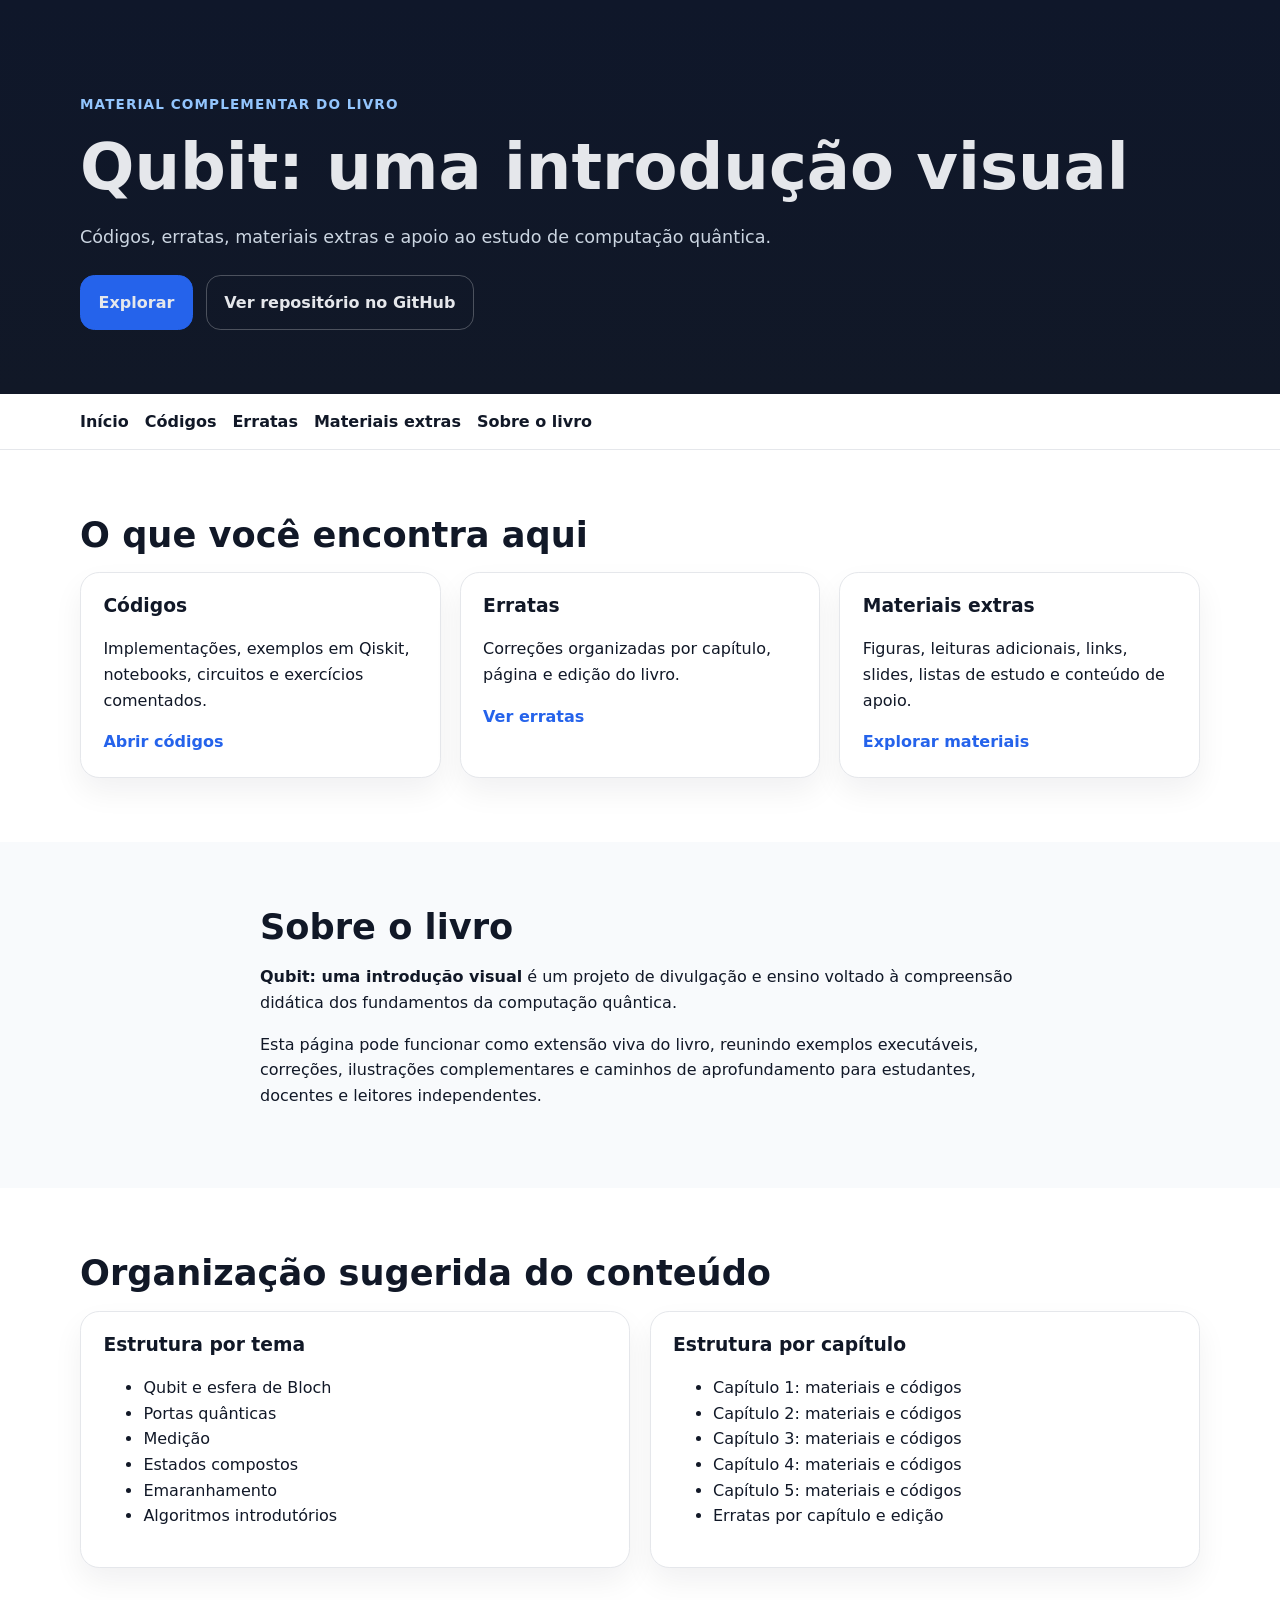
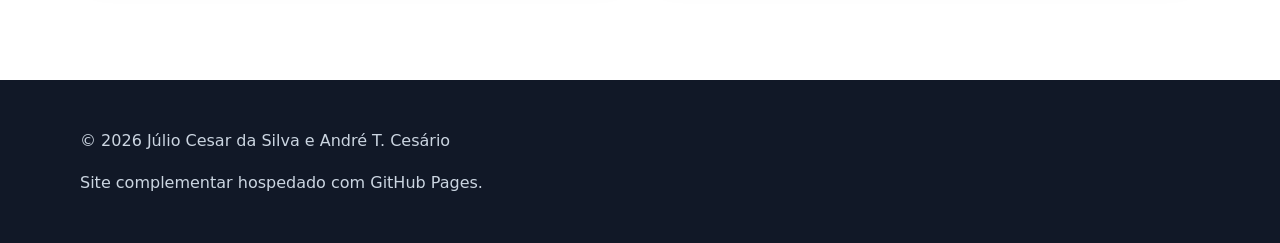
==== index.html @ 16059b70 "Add files via upload" ====
<!DOCTYPE html>
<html lang="pt-BR">
<head>
  <meta charset="UTF-8" />
  <meta name="viewport" content="width=device-width, initial-scale=1.0" />
  <title>Qubit: uma introdução visual</title>
  <meta name="description" content="Códigos, erratas e materiais extras do livro Qubit: uma introdução visual, de Júlio Cesar da Silva e André T. Cesário." />
  <link rel="stylesheet" href="assets/styles.css" />
</head>
<body>
  <header class="hero">
    <div class="container">
      <p class="eyebrow">Material complementar do livro</p>
      <h1>Qubit: uma introdução visual</h1>
      <p class="subtitle">Códigos, erratas, materiais extras e apoio ao estudo de computação quântica.</p>
      <div class="hero-actions">
        <a class="button primary" href="#explorar">Explorar</a>
        <a class="button" href="https://github.com/livroqubit/1qubitintro">Ver repositório no GitHub</a>
      </div>
    </div>
  </header>

  <nav class="topnav">
    <div class="container nav-inner">
      <a href="index.html">Início</a>
      <a href="codigos/index.html">Códigos</a>
      <a href="erratas/index.html">Erratas</a>
      <a href="materiais/index.html">Materiais extras</a>
      <a href="#livro">Sobre o livro</a>
    </div>
  </nav>

  <main>
    <section class="section" id="explorar">
      <div class="container">
        <h2>O que você encontra aqui</h2>
        <div class="grid cards-3">
          <article class="card">
            <h3>Códigos</h3>
            <p>Implementações, exemplos em Qiskit, notebooks, circuitos e exercícios comentados.</p>
            <a class="text-link" href="codigos/index.html">Abrir códigos</a>
          </article>
          <article class="card">
            <h3>Erratas</h3>
            <p>Correções organizadas por capítulo, página e edição do livro.</p>
            <a class="text-link" href="erratas/index.html">Ver erratas</a>
          </article>
          <article class="card">
            <h3>Materiais extras</h3>
            <p>Figuras, leituras adicionais, links, slides, listas de estudo e conteúdo de apoio.</p>
            <a class="text-link" href="materiais/index.html">Explorar materiais</a>
          </article>
        </div>
      </div>
    </section>

    <section class="section alt" id="livro">
      <div class="container narrow">
        <h2>Sobre o livro</h2>
        <p><strong>Qubit: uma introdução visual</strong> é um projeto de divulgação e ensino voltado à compreensão didática dos fundamentos da computação quântica.</p>
        <p>Esta página pode funcionar como extensão viva do livro, reunindo exemplos executáveis, correções, ilustrações complementares e caminhos de aprofundamento para estudantes, docentes e leitores independentes.</p>
      </div>
    </section>

    <section class="section">
      <div class="container">
        <h2>Organização sugerida do conteúdo</h2>
        <div class="grid cards-2">
          <article class="card">
            <h3>Estrutura por tema</h3>
            <ul>
              <li>Qubit e esfera de Bloch</li>
              <li>Portas quânticas</li>
              <li>Medição</li>
              <li>Estados compostos</li>
              <li>Emaranhamento</li>
              <li>Algoritmos introdutórios</li>
            </ul>
          </article>
          <article class="card">
            <h3>Estrutura por capítulo</h3>
            <ul>
              <li>Capítulo 1: materiais e códigos</li>
              <li>Capítulo 2: materiais e códigos</li>
              <li>Capítulo 3: materiais e códigos</li>
              <li>Capítulo 4: materiais e códigos</li>
              <li>Capítulo 5: materiais e códigos</li>
              <li>Erratas por capítulo e edição</li>
            </ul>
          </article>
        </div>
      </div>
    </section>
  </main>

  <footer class="footer">
    <div class="container">
      <p>© 2026 Júlio Cesar da Silva e André T. Cesário</p>
      <p>Site complementar hospedado com GitHub Pages.</p>
    </div>
  </footer>
</body>
</html>
---- assets/styles.css ----
:root {
  --bg: #0f172a;
  --bg-soft: #111827;
  --card: #ffffff;
  --text: #111827;
  --text-light: #e5e7eb;
  --muted: #cbd5e1;
  --line: #e5e7eb;
  --primary: #2563eb;
  --primary-dark: #1d4ed8;
  --alt: #f8fafc;
  --max: 1120px;
}

* {
  box-sizing: border-box;
}

html {
  scroll-behavior: smooth;
}

body {
  margin: 0;
  font-family: Inter, ui-sans-serif, system-ui, -apple-system, BlinkMacSystemFont, "Segoe UI", sans-serif;
  color: var(--text);
  background: #ffffff;
  line-height: 1.6;
}

img {
  max-width: 100%;
  height: auto;
}

.container {
  width: min(100% - 2rem, var(--max));
  margin: 0 auto;
}

.narrow {
  max-width: 760px;
}

.hero {
  background: linear-gradient(180deg, var(--bg), var(--bg-soft));
  color: var(--text-light);
  padding: 5rem 0 4rem;
}

.eyebrow {
  text-transform: uppercase;
  letter-spacing: 0.08em;
  color: #93c5fd;
  font-size: 0.85rem;
  font-weight: 700;
}

h1, h2, h3 {
  line-height: 1.2;
  margin-top: 0;
}

h1 {
  font-size: clamp(2.2rem, 5vw, 4rem);
  margin-bottom: 1rem;
}

h2 {
  font-size: clamp(1.6rem, 3vw, 2.2rem);
  margin-bottom: 1rem;
}

.subtitle {
  max-width: 700px;
  font-size: 1.1rem;
  color: var(--muted);
}

.topnav {
  position: sticky;
  top: 0;
  z-index: 10;
  background: rgba(255,255,255,0.96);
  backdrop-filter: blur(8px);
  border-bottom: 1px solid var(--line);
}

.nav-inner {
  display: flex;
  gap: 1rem;
  flex-wrap: wrap;
  padding: 0.9rem 0;
}

.topnav a {
  color: var(--text);
  text-decoration: none;
  font-weight: 600;
}

.topnav a:hover,
.text-link:hover {
  color: var(--primary);
}

.hero-actions,
.page-actions {
  display: flex;
  gap: 0.8rem;
  flex-wrap: wrap;
  margin-top: 1.5rem;
}

.button {
  display: inline-block;
  padding: 0.85rem 1.1rem;
  border-radius: 0.9rem;
  border: 1px solid rgba(255,255,255,0.25);
  color: var(--text-light);
  text-decoration: none;
  font-weight: 700;
}

.button.primary {
  background: var(--primary);
  border-color: var(--primary);
}

.button.primary:hover {
  background: var(--primary-dark);
}

.section {
  padding: 4rem 0;
}

.section.alt {
  background: var(--alt);
}

.grid {
  display: grid;
  gap: 1.2rem;
}

.cards-3 {
  grid-template-columns: repeat(auto-fit, minmax(220px, 1fr));
}

.cards-2 {
  grid-template-columns: repeat(auto-fit, minmax(280px, 1fr));
}

.card {
  background: var(--card);
  border: 1px solid var(--line);
  border-radius: 1.2rem;
  padding: 1.4rem;
  box-shadow: 0 14px 30px rgba(15, 23, 42, 0.06);
}

.text-link {
  color: var(--primary);
  text-decoration: none;
  font-weight: 700;
}

.list-clean {
  padding-left: 1.2rem;
}

.callout {
  background: #eff6ff;
  border: 1px solid #bfdbfe;
  border-radius: 1rem;
  padding: 1rem 1.2rem;
}

.footer {
  background: var(--bg-soft);
  color: var(--muted);
  padding: 2rem 0;
  margin-top: 3rem;
}

.code-list {
  display: grid;
  gap: 1rem;
}

.meta {
  color: #64748b;
  font-size: 0.95rem;
}

@media (max-width: 640px) {
  .section {
    padding: 3rem 0;
  }
}
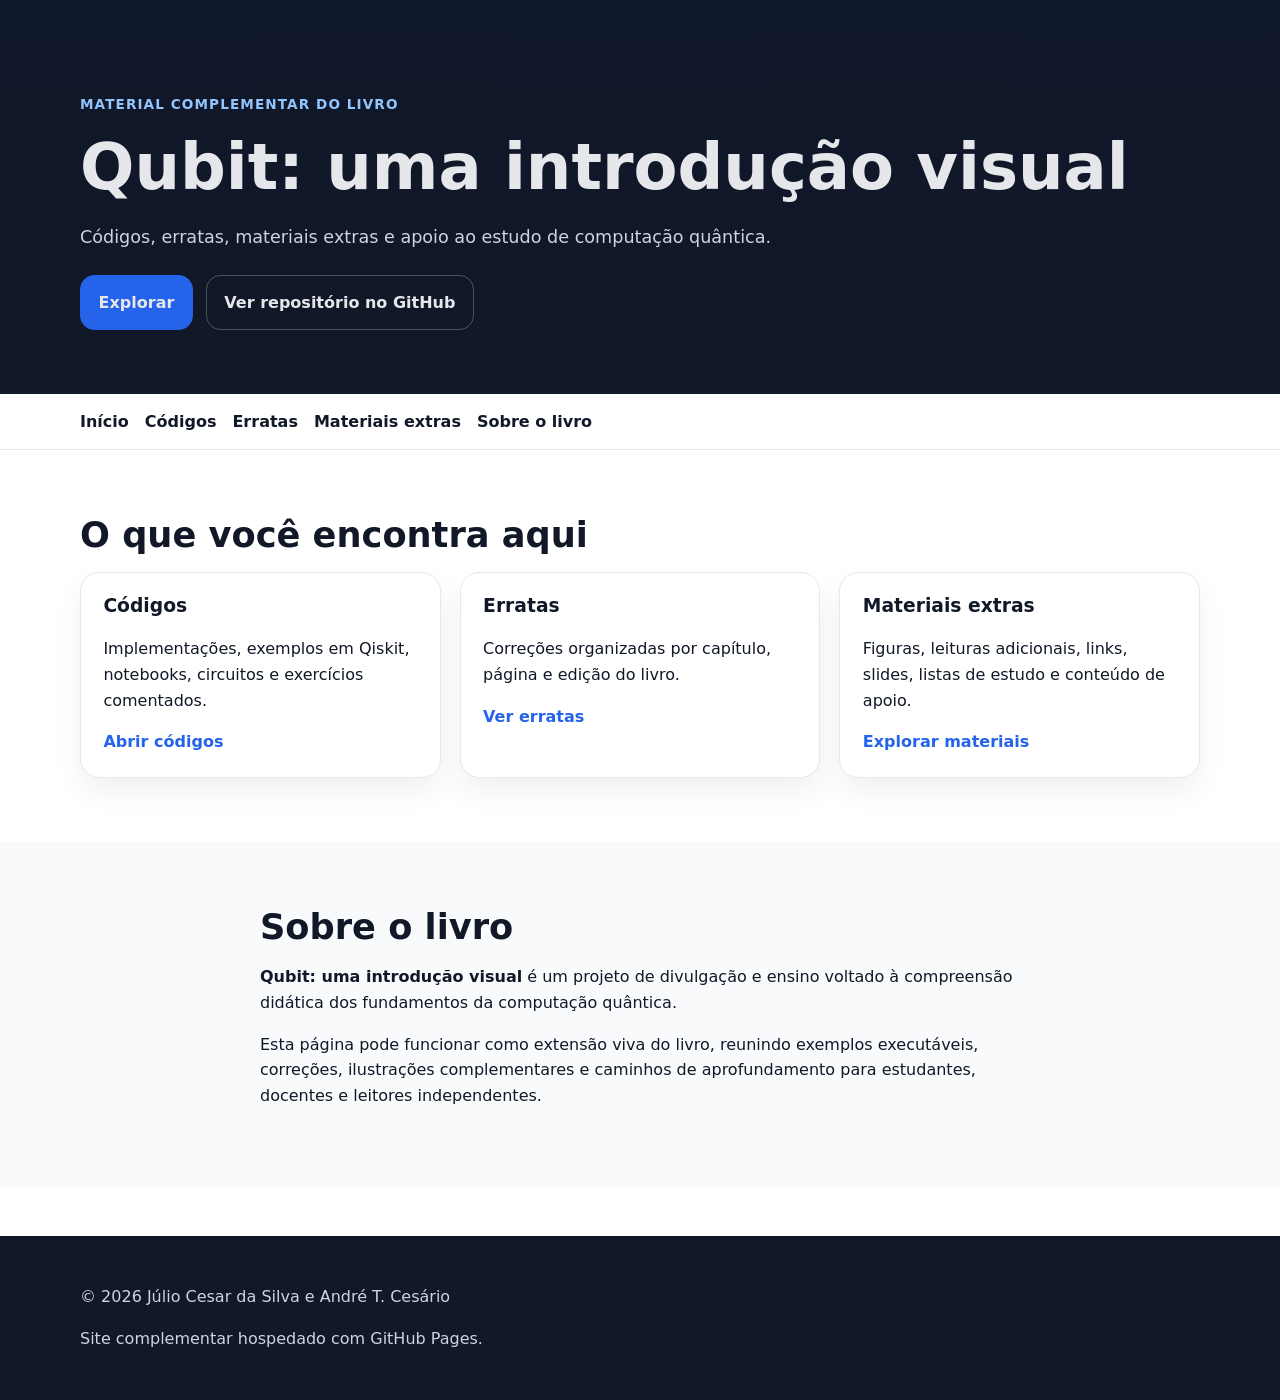
==== commit dfd53fbc: "Update index.html" ====
--- a/index.html
+++ b/index.html
@@ -62,35 +62,7 @@
       </div>
     </section>
 
-    <section class="section">
-      <div class="container">
-        <h2>Organização sugerida do conteúdo</h2>
-        <div class="grid cards-2">
-          <article class="card">
-            <h3>Estrutura por tema</h3>
-            <ul>
-              <li>Qubit e esfera de Bloch</li>
-              <li>Portas quânticas</li>
-              <li>Medição</li>
-              <li>Estados compostos</li>
-              <li>Emaranhamento</li>
-              <li>Algoritmos introdutórios</li>
-            </ul>
-          </article>
-          <article class="card">
-            <h3>Estrutura por capítulo</h3>
-            <ul>
-              <li>Capítulo 1: materiais e códigos</li>
-              <li>Capítulo 2: materiais e códigos</li>
-              <li>Capítulo 3: materiais e códigos</li>
-              <li>Capítulo 4: materiais e códigos</li>
-              <li>Capítulo 5: materiais e códigos</li>
-              <li>Erratas por capítulo e edição</li>
-            </ul>
-          </article>
-        </div>
-      </div>
-    </section>
+
   </main>
 
   <footer class="footer">
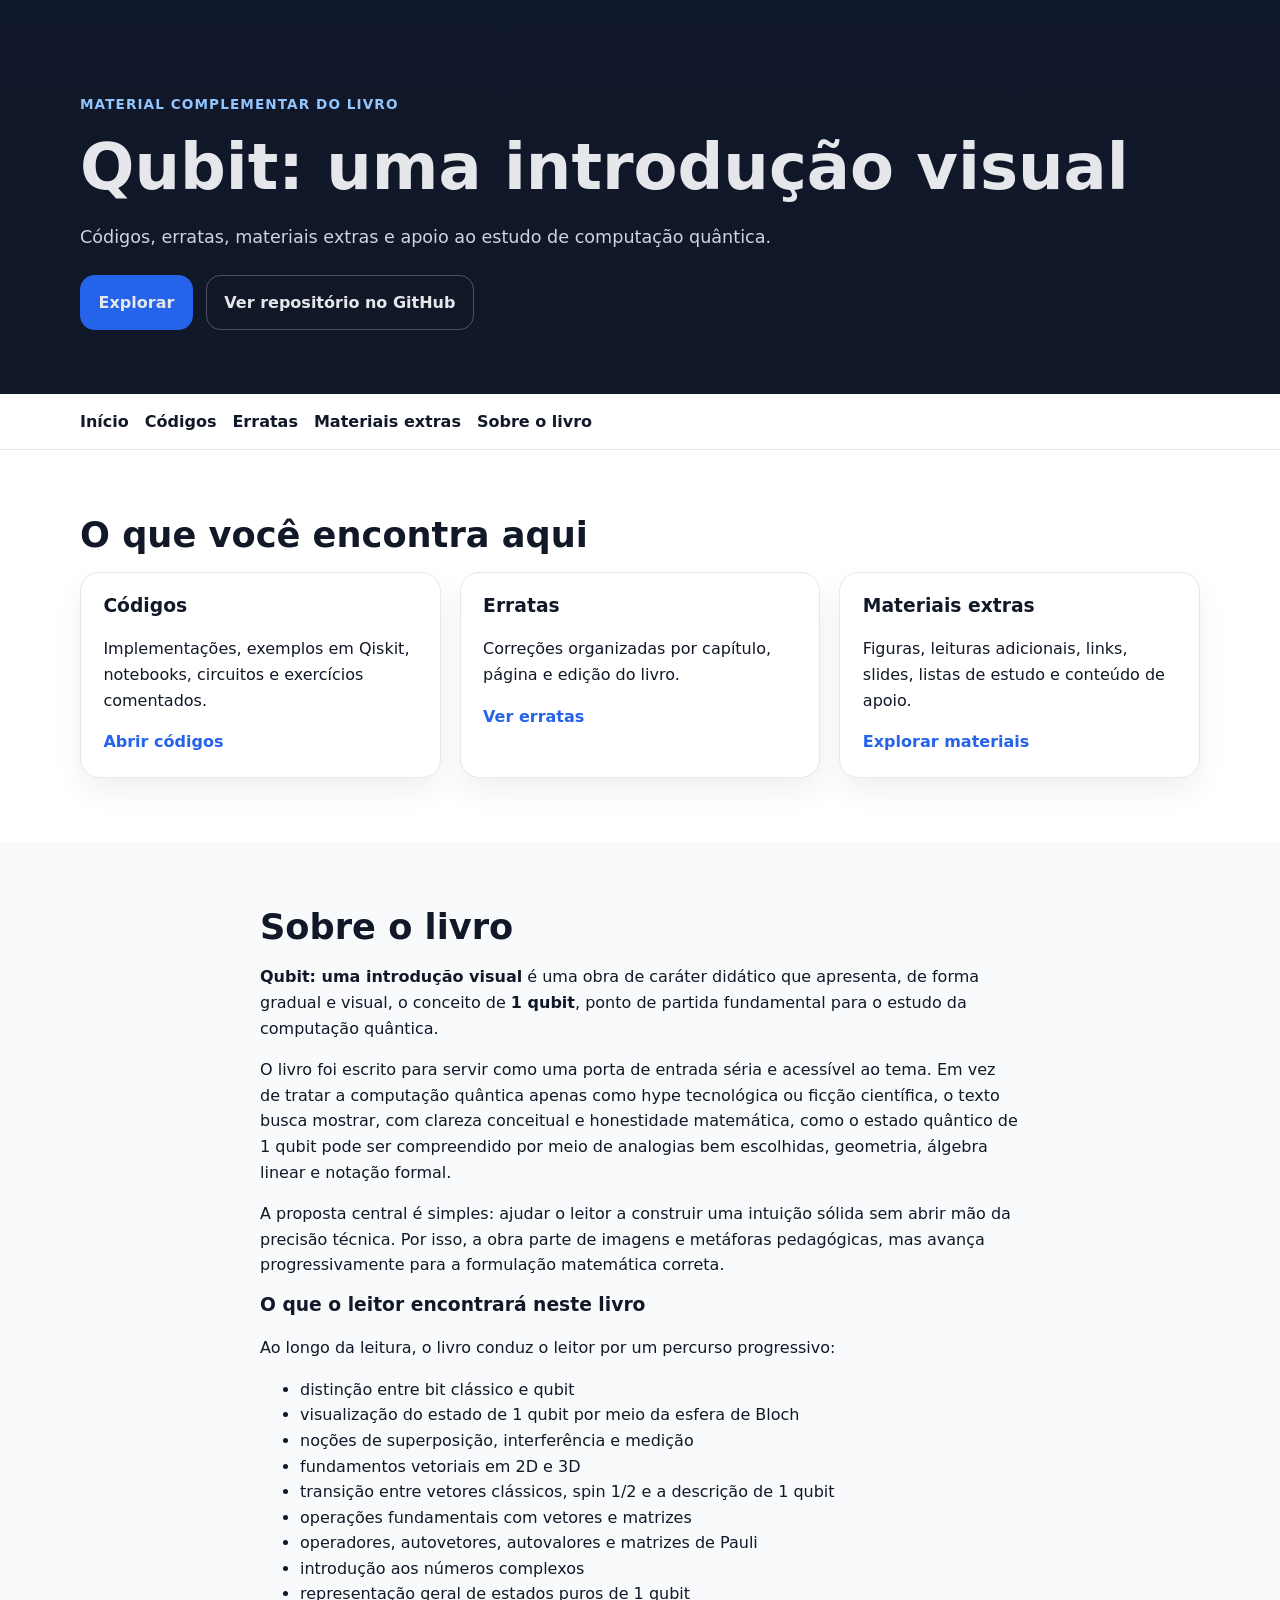
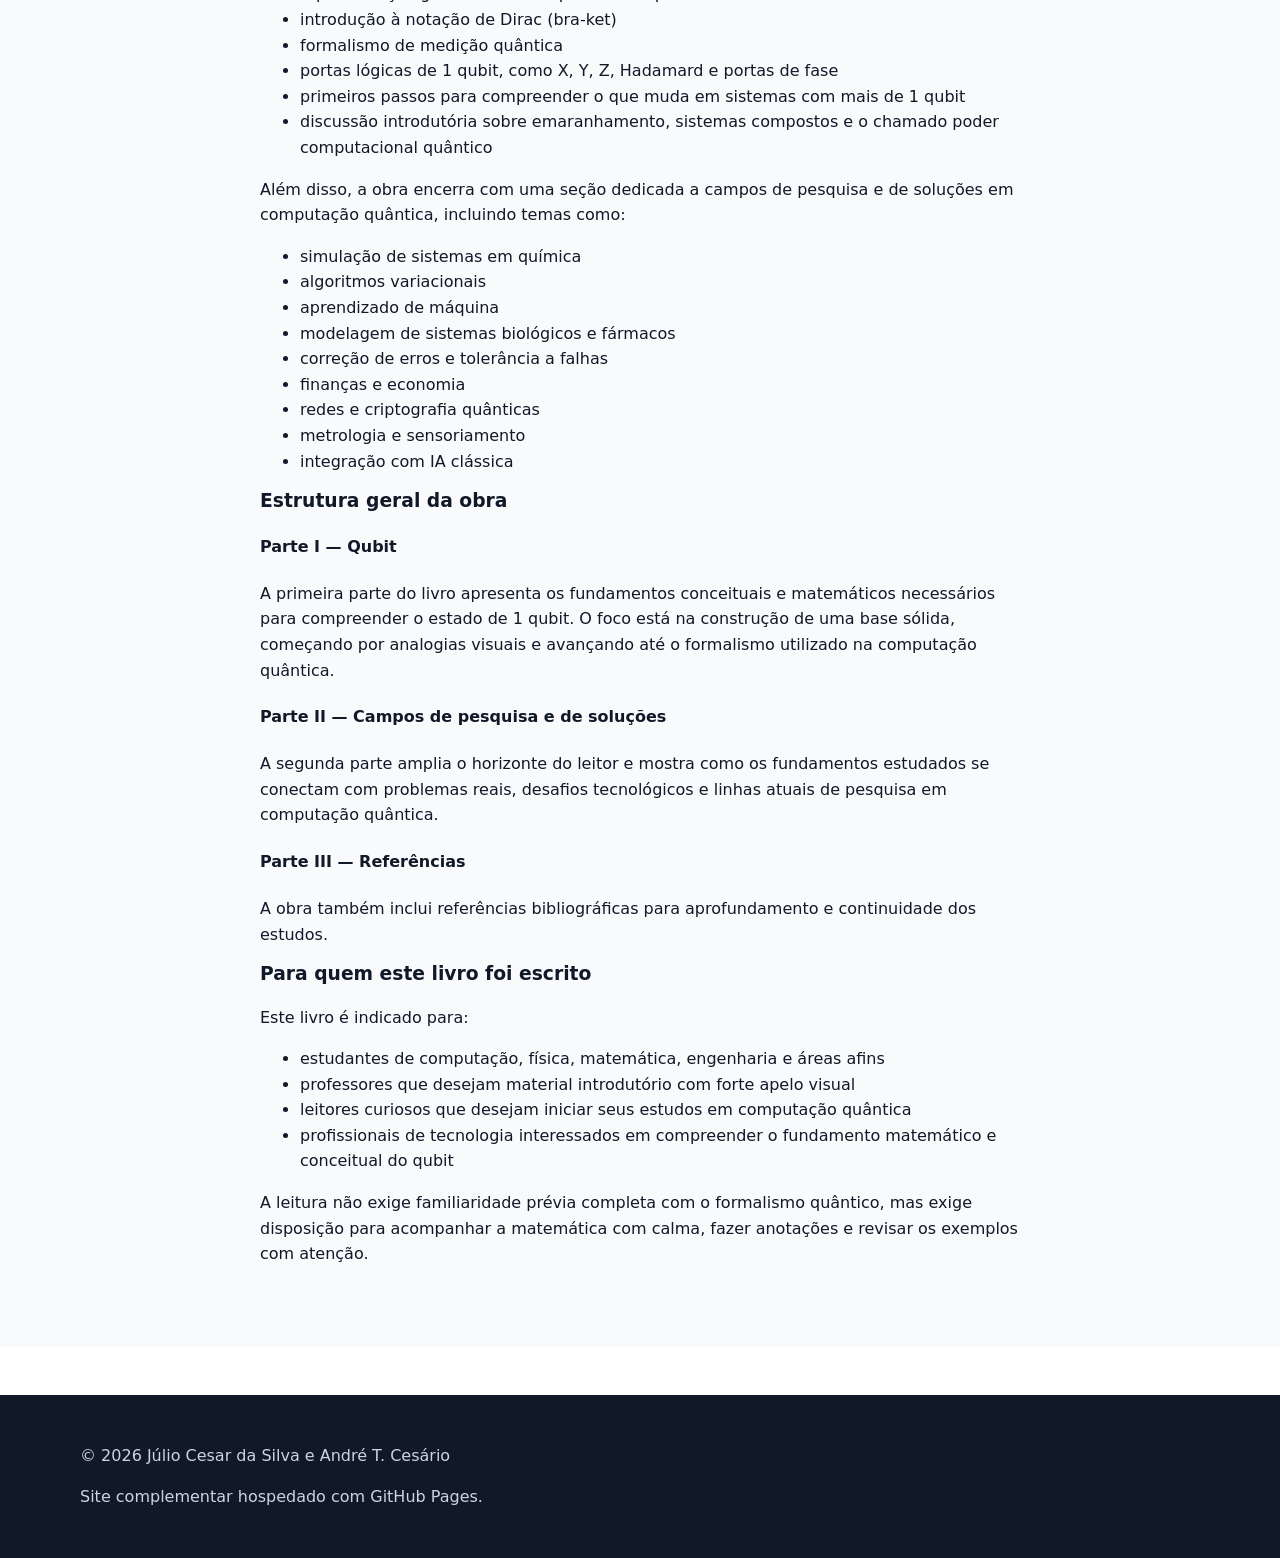
==== commit ab76fbd8: "Update index.html" ====
--- a/index.html
+++ b/index.html
@@ -57,12 +57,100 @@
     <section class="section alt" id="livro">
       <div class="container narrow">
         <h2>Sobre o livro</h2>
-        <p><strong>Qubit: uma introdução visual</strong> é um projeto de divulgação e ensino voltado à compreensão didática dos fundamentos da computação quântica.</p>
-        <p>Esta página pode funcionar como extensão viva do livro, reunindo exemplos executáveis, correções, ilustrações complementares e caminhos de aprofundamento para estudantes, docentes e leitores independentes.</p>
+
+        <p>
+          <strong>Qubit: uma introdução visual</strong> é uma obra de caráter didático que apresenta,
+          de forma gradual e visual, o conceito de <strong>1 qubit</strong>, ponto de partida fundamental
+          para o estudo da computação quântica.
+        </p>
+
+        <p>
+          O livro foi escrito para servir como uma porta de entrada séria e acessível ao tema.
+          Em vez de tratar a computação quântica apenas como hype tecnológica ou ficção científica,
+          o texto busca mostrar, com clareza conceitual e honestidade matemática, como o estado
+          quântico de 1 qubit pode ser compreendido por meio de analogias bem escolhidas, geometria,
+          álgebra linear e notação formal.
+        </p>
+
+        <p>
+          A proposta central é simples: ajudar o leitor a construir uma intuição sólida sem abrir mão
+          da precisão técnica. Por isso, a obra parte de imagens e metáforas pedagógicas, mas avança
+          progressivamente para a formulação matemática correta.
+        </p>
+
+        <h3>O que o leitor encontrará neste livro</h3>
+        <p>Ao longo da leitura, o livro conduz o leitor por um percurso progressivo:</p>
+
+        <ul>
+          <li>distinção entre bit clássico e qubit</li>
+          <li>visualização do estado de 1 qubit por meio da esfera de Bloch</li>
+          <li>noções de superposição, interferência e medição</li>
+          <li>fundamentos vetoriais em 2D e 3D</li>
+          <li>transição entre vetores clássicos, spin 1/2 e a descrição de 1 qubit</li>
+          <li>operações fundamentais com vetores e matrizes</li>
+          <li>operadores, autovetores, autovalores e matrizes de Pauli</li>
+          <li>introdução aos números complexos</li>
+          <li>representação geral de estados puros de 1 qubit</li>
+          <li>introdução à notação de Dirac (bra-ket)</li>
+          <li>formalismo de medição quântica</li>
+          <li>portas lógicas de 1 qubit, como X, Y, Z, Hadamard e portas de fase</li>
+          <li>primeiros passos para compreender o que muda em sistemas com mais de 1 qubit</li>
+          <li>discussão introdutória sobre emaranhamento, sistemas compostos e o chamado poder computacional quântico</li>
+        </ul>
+
+        <p>
+          Além disso, a obra encerra com uma seção dedicada a campos de pesquisa e de soluções em
+          computação quântica, incluindo temas como:
+        </p>
+
+        <ul>
+          <li>simulação de sistemas em química</li>
+          <li>algoritmos variacionais</li>
+          <li>aprendizado de máquina</li>
+          <li>modelagem de sistemas biológicos e fármacos</li>
+          <li>correção de erros e tolerância a falhas</li>
+          <li>finanças e economia</li>
+          <li>redes e criptografia quânticas</li>
+          <li>metrologia e sensoriamento</li>
+          <li>integração com IA clássica</li>
+        </ul>
+
+        <h3>Estrutura geral da obra</h3>
+
+        <h4>Parte I — Qubit</h4>
+        <p>
+          A primeira parte do livro apresenta os fundamentos conceituais e matemáticos necessários
+          para compreender o estado de 1 qubit. O foco está na construção de uma base sólida,
+          começando por analogias visuais e avançando até o formalismo utilizado na computação quântica.
+        </p>
+
+        <h4>Parte II — Campos de pesquisa e de soluções</h4>
+        <p>
+          A segunda parte amplia o horizonte do leitor e mostra como os fundamentos estudados se conectam
+          com problemas reais, desafios tecnológicos e linhas atuais de pesquisa em computação quântica.
+        </p>
+
+        <h4>Parte III — Referências</h4>
+        <p>
+          A obra também inclui referências bibliográficas para aprofundamento e continuidade dos estudos.
+        </p>
+
+        <h3>Para quem este livro foi escrito</h3>
+        <p>Este livro é indicado para:</p>
+
+        <ul>
+          <li>estudantes de computação, física, matemática, engenharia e áreas afins</li>
+          <li>professores que desejam material introdutório com forte apelo visual</li>
+          <li>leitores curiosos que desejam iniciar seus estudos em computação quântica</li>
+          <li>profissionais de tecnologia interessados em compreender o fundamento matemático e conceitual do qubit</li>
+        </ul>
+
+        <p>
+          A leitura não exige familiaridade prévia completa com o formalismo quântico, mas exige disposição
+          para acompanhar a matemática com calma, fazer anotações e revisar os exemplos com atenção.
+        </p>
       </div>
     </section>
-
-
   </main>
 
   <footer class="footer">
